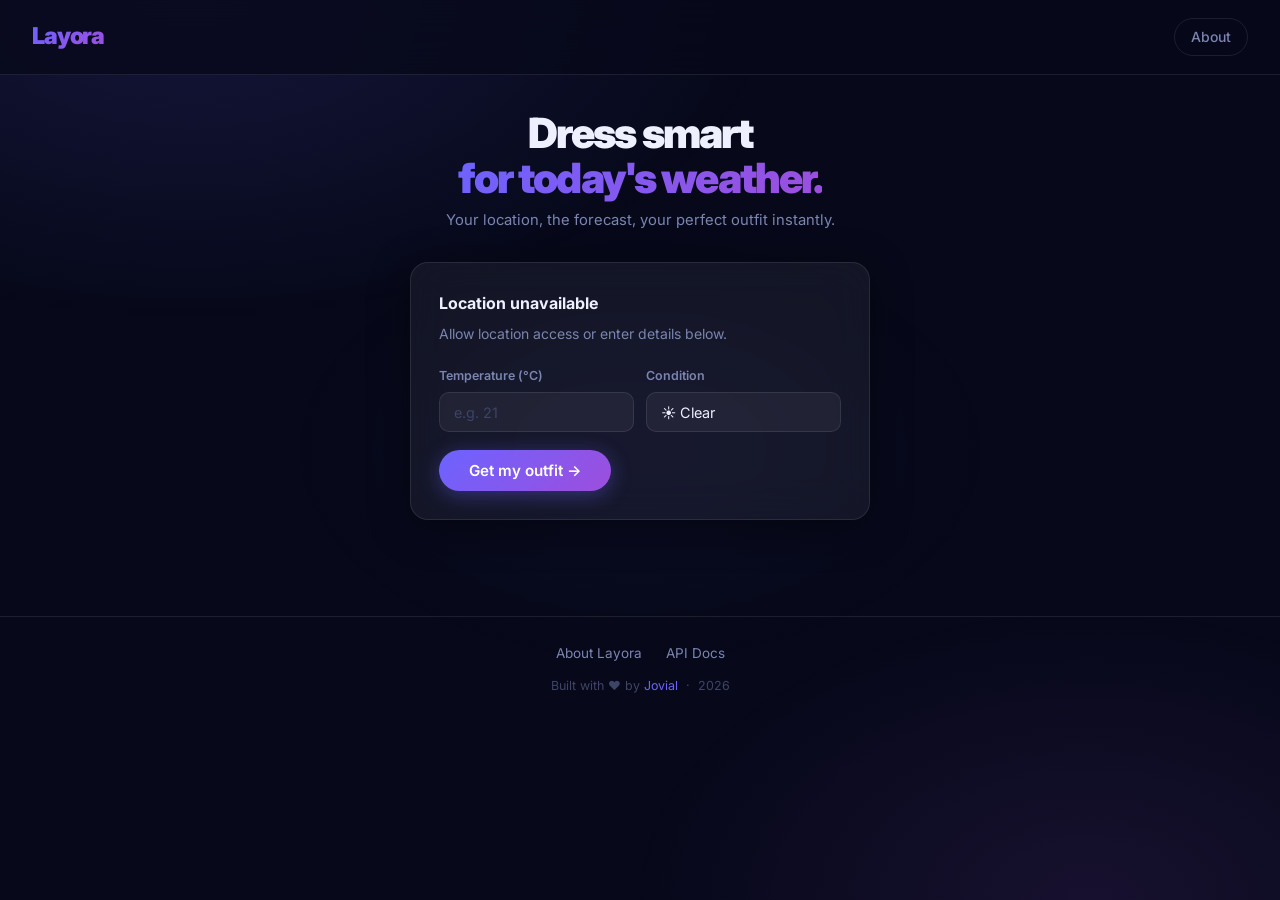
==== templates/index.html @ 6d414c1c "Initial commit. Setting up the project" ====
<!doctype html>
<html lang="en">
<head>
  <meta charset="utf-8">
  <meta name="viewport" content="width=device-width, initial-scale=1">
  <title>Layora - Dress for Today</title>
  <meta name="description" content="Real-time outfit recommendations based on the weather at your location.">
  <link href="/static/style.css" rel="stylesheet">
</head>
<body>
  <div class="bg-glow"></div>

  <nav class="nav">
    <a href="/" class="nav-logo">Layora</a>
    <div class="nav-actions">
      <a href="/about" class="nav-link">About</a>
    </div>
  </nav>

  <main class="app-main">

    <!-- Hero -->
    <div class="app-hero anim-fade-up">
      <h1>Dress smart<br><span class="grad">for today's weather.</span></h1>
      <p>Your location, the forecast, your perfect outfit instantly.</p>
    </div>

    <!-- Loading state -->
    <div id="loading-state" class="glass loading-card anim-fade-in">
      <div class="spinner"></div>
      <p id="loading-msg">Detecting your location…</p>
    </div>

    <!-- Manual / error state -->
    <div id="error-state" class="glass error-card hidden">
      <h3 id="err-title">Location unavailable</h3>
      <p id="err-body">Allow location access or enter details below to get your outfit recommendation.</p>
      <div class="form-row">
        <div class="form-group">
          <label>Temperature (°C)</label>
          <input type="number" id="m-temp" placeholder="e.g. 21" step="0.5">
        </div>
        <div class="form-group">
          <label>Condition</label>
          <select id="m-cond">
            <option value="clear">☀️  Clear</option>
            <option value="cloudy">☁️  Cloudy</option>
            <option value="rain">🌧️  Rain</option>
            <option value="snow">❄️  Snow</option>
          </select>
        </div>
      </div>
      <button class="btn-primary" onclick="fetchManual()">Get my outfit →</button>
    </div>

    <!-- Weather widget -->
    <div id="weather-widget" class="glass weather-widget hidden anim-fade-up">
      <div class="w-icon" id="w-icon">🌤️</div>
      <div>
        <div class="w-temp" id="w-temp">—</div>
        <div class="w-desc" id="w-desc">—</div>
      </div>
    </div>

    <!-- Recommendation card -->
    <div id="rec-card" class="glass rec-card hidden anim-fade-up d1">
      <div class="rec-top">
        <div class="rec-layers-block">
          <span class="rec-num" id="r-layers">—</span>
          <span class="rec-unit" id="r-unit">layers<br>recommended</span>
        </div>
        <span class="rec-badge" id="r-type">—</span>
      </div>
      <div id="r-notes"></div>
    </div>

    <!-- Refine section -->
    <div id="refine-card" class="glass refine-card hidden anim-fade-up d2">
      <div class="refine-title">
        ✨ Refine your look <span>(optional)</span>
      </div>

      <div class="refine-group">
        <div class="label">Occasion</div>
        <div class="chip-group" id="occasion-chips">
          <button class="chip active" data-val="Casual"  onclick="setChip('occasion', this)">👕 Casual</button>
          <button class="chip"        data-val="Formal"  onclick="setChip('occasion', this)">👔 Formal</button>
          <button class="chip"        data-val="Sport"   onclick="setChip('occasion', this)">🏃 Sport</button>
          <button class="chip"        data-val="Party"   onclick="setChip('occasion', this)">🎉 Party</button>
        </div>
      </div>

      <div class="refine-group">
        <div class="label">Style preference</div>
        <div class="chip-group" id="gender-chips">
          <button class="chip active" data-val="other"  onclick="setChip('gender', this)">All styles</button>
          <button class="chip"        data-val="male"   onclick="setChip('gender', this)">👨 Menswear</button>
          <button class="chip"        data-val="female" onclick="setChip('gender', this)">👩 Womenswear</button>
        </div>
      </div>
    </div>

  </main>

  <footer class="app-footer">
    <div class="footer-links">
      <a href="/about">About Layora</a>
      <a href="/docs">API Docs</a>
    </div>
    <p class="footer-credit">
      Built with ♥ by <a href="https://github.com/jovialgeorge">Jovial</a>
      &nbsp;·&nbsp; <span id="yr"></span>
    </p>
  </footer>

  <script>
    document.getElementById('yr').textContent = new Date().getFullYear();

    /* ── State ── */
    const S = { lat: null, lon: null, manual_temp: null, manual_cond: null, occasion: 'Casual', sex: 'other' };

    /* ── Weather code → [emoji, label] ── */
    const WX = {
      0:'☀️:Clear sky', 1:'🌤️:Mainly clear', 2:'⛅:Partly cloudy', 3:'☁️:Overcast',
      45:'🌫️:Foggy', 48:'🌫️:Icy fog',
      51:'🌦️:Light drizzle', 53:'🌦️:Drizzle', 55:'🌧️:Heavy drizzle',
      56:'🌧️:Freezing drizzle', 57:'🌧️:Heavy freezing drizzle',
      61:'🌧️:Light rain', 63:'🌧️:Rain', 65:'🌧️:Heavy rain',
      66:'🌧️:Freezing rain', 67:'🌧️:Heavy freezing rain',
      71:'🌨️:Light snow', 73:'❄️:Snow', 75:'❄️:Heavy snow', 77:'🌨️:Snow grains',
      80:'🌦️:Showers', 81:'🌧️:Heavy showers', 82:'⛈️:Violent showers',
      85:'🌨️:Snow showers', 86:'❄️:Heavy snow showers',
      95:'⛈️:Thunderstorm', 96:'⛈️:Thunderstorm w/ hail', 99:'⛈️:Severe thunderstorm',
    };
    function wxInfo(code) {
      const entry = WX[code] ?? WX[Math.floor((code ?? 0) / 10) * 10] ?? '🌡️:Current conditions';
      const [icon, ...rest] = entry.split(':');
      return { icon, desc: rest.join(':') };
    }

    /* ── DOM helpers ── */
    const $ = id => document.getElementById(id);
    function show(id) { $(id).classList.remove('hidden'); }
    function hide(id) { $(id).classList.add('hidden'); }

    function setLoadingState(msg) {
      $('loading-msg').textContent = msg || 'Loading…';
      show('loading-state');
      hide('error-state');
      hide('weather-widget');
      hide('rec-card');
      hide('refine-card');
    }

    function showError(title, body) {
      hide('loading-state');
      $('err-title').textContent = title  || 'Location unavailable';
      $('err-body').textContent  = body   || 'Allow location access or enter details below.';
      show('error-state');
    }

    function renderResult(data) {
      hide('loading-state');
      hide('error-state');

      /* Weather widget */
      const { icon, desc } = wxInfo(data.weather_code);
      $('w-icon').textContent = icon;
      $('w-temp').textContent = data.temp_c != null ? `${Math.round(data.temp_c * 10) / 10}°C` : '—';
      $('w-desc').textContent = desc;
      show('weather-widget');

      /* Rec card */
      const n = data.layers_recommended;
      $('r-layers').textContent = n;
      $('r-unit').innerHTML     = `layer${n === 1 ? '' : 's'}<br>recommended`;
      $('r-type').textContent   = data.outfit_type;
      $('r-notes').innerHTML    = data.notes.map(t =>
        `<div class="note-item"><span class="note-dot"></span><span>${t}</span></div>`
      ).join('');

      const rc = $('rec-card');
      rc.classList.remove('refreshing');
      show('rec-card');
      show('refine-card');
    }

    /* ── Fetch recommendation ── */
    async function fetchRec() {
      const payload = { occasion: S.occasion, sex: S.sex };

      if (S.lat != null && S.lon != null) {
        payload.location = { latitude: S.lat, longitude: S.lon };
      } else if (S.manual_temp != null) {
        payload.manual_temp_c   = S.manual_temp;
        if (S.manual_cond) payload.manual_condition = S.manual_cond;
      } else {
        showError();
        return;
      }

      /* If rec card is already showing, just dim it (soft refresh) */
      const rc = $('rec-card');
      if (!rc.classList.contains('hidden')) {
        rc.classList.add('refreshing');
        hide('loading-state');
      } else {
        setLoadingState('Getting your fit…');
      }

      try {
        const res  = await fetch('/api/recommend', {
          method: 'POST',
          headers: { 'Content-Type': 'application/json' },
          body: JSON.stringify(payload)
        });
        const data = await res.json();
        if (!res.ok) throw new Error(data.error || 'Request failed');
        renderResult(data);
      } catch (e) {
        showError('Something went wrong', e.message || 'Could not get a recommendation.');
      }
    }

    /* ── Manual submit ── */
    function fetchManual() {
      const temp = parseFloat($('m-temp').value);
      if (isNaN(temp)) { $('m-temp').focus(); return; }
      S.lat = null; S.lon = null;
      S.manual_temp = temp;
      S.manual_cond = $('m-cond').value;
      fetchRec();
    }
    $('m-temp').addEventListener('keydown', e => { if (e.key === 'Enter') fetchManual(); });

    /* ── Chip selection ── */
    function setChip(group, el) {
      const groupId = group === 'occasion' ? 'occasion-chips' : 'gender-chips';
      $( groupId ).querySelectorAll('.chip').forEach(c => c.classList.remove('active'));
      el.classList.add('active');
      if (group === 'occasion') S.occasion = el.dataset.val;
      else                      S.sex      = el.dataset.val;
      fetchRec();
    }

    /* ── Boot: geolocation ── */
    window.addEventListener('DOMContentLoaded', () => {
      if (!navigator.geolocation) { showError(); return; }
      setLoadingState('Detecting your location…');
      navigator.geolocation.getCurrentPosition(
        pos => {
          S.lat = pos.coords.latitude;
          S.lon = pos.coords.longitude;
          fetchRec();
        },
        () => showError(),
        { timeout: 9000, maximumAge: 300000 }
      );
    });
  </script>
</body>
</html>
---- static/style.css ----
/* ============================================================
   Layora — Design System
   ============================================================ */

@import url('https://fonts.googleapis.com/css2?family=Inter:wght@400;500;600;700;800;900&display=swap');

:root {
  --bg:          #07091a;
  --bg-2:        #0d1130;
  --glass:       rgba(255, 255, 255, 0.055);
  --glass-hover: rgba(255, 255, 255, 0.09);
  --glass-border:rgba(255, 255, 255, 0.09);
  --accent:      #6c63ff;
  --accent-2:    #9d4edd;
  --accent-grad: linear-gradient(135deg, #6c63ff 0%, #9d4edd 100%);
  --pink-grad:   linear-gradient(135deg, #f093fb 0%, #f5576c 100%);
  --teal-grad:   linear-gradient(135deg, #43e97b 0%, #38f9d7 100%);
  --text:        #eef0ff;
  --text-muted:  #7a85b0;
  --text-dim:    #3d4466;
  --radius-sm:   10px;
  --radius:      18px;
  --radius-lg:   28px;
  --shadow:      0 8px 40px rgba(0, 0, 0, 0.45);
  --shadow-glow: 0 0 60px rgba(108, 99, 255, 0.18);
}

*, *::before, *::after { box-sizing: border-box; margin: 0; padding: 0; }

html { scroll-behavior: smooth; }

body {
  font-family: 'Inter', system-ui, -apple-system, sans-serif;
  background: var(--bg);
  color: var(--text);
  min-height: 100vh;
  line-height: 1.6;
  -webkit-font-smoothing: antialiased;
  -moz-osx-font-smoothing: grayscale;
}

/* ── Ambient background glow ── */
.bg-glow {
  position: fixed;
  inset: 0;
  pointer-events: none;
  z-index: 0;
  background:
    radial-gradient(ellipse 70% 55% at 15% 0%,   rgba(108, 99, 255, 0.14) 0%, transparent 65%),
    radial-gradient(ellipse 55% 50% at 85% 100%,  rgba(157, 78, 221, 0.11) 0%, transparent 65%),
    radial-gradient(ellipse 40% 35% at 50% 50%,   rgba(108, 99, 255, 0.04) 0%, transparent 70%);
}

/* ── Navigation ── */
.nav {
  display: flex;
  align-items: center;
  justify-content: space-between;
  padding: 1.1rem 2rem;
  position: sticky;
  top: 0;
  z-index: 200;
  backdrop-filter: blur(20px);
  -webkit-backdrop-filter: blur(20px);
  border-bottom: 1px solid var(--glass-border);
  background: rgba(7, 9, 26, 0.75);
}

.nav-logo {
  font-size: 1.45rem;
  font-weight: 900;
  letter-spacing: -0.05em;
  background: var(--accent-grad);
  -webkit-background-clip: text;
  -webkit-text-fill-color: transparent;
  background-clip: text;
  text-decoration: none;
  line-height: 1;
}

.nav-actions { display: flex; gap: 0.625rem; align-items: center; }

.nav-link {
  color: var(--text-muted);
  text-decoration: none;
  font-size: 0.875rem;
  font-weight: 500;
  padding: 0.45rem 1rem;
  border-radius: 50px;
  border: 1px solid var(--glass-border);
  transition: all 0.2s;
  background: transparent;
  cursor: pointer;
  font-family: inherit;
}
.nav-link:hover {
  color: var(--text);
  background: var(--glass);
  border-color: rgba(255,255,255,0.16);
}

.nav-cta {
  background: var(--accent-grad);
  color: #fff;
  font-size: 0.875rem;
  font-weight: 600;
  padding: 0.5rem 1.15rem;
  border-radius: 50px;
  border: none;
  text-decoration: none;
  cursor: pointer;
  font-family: inherit;
  transition: all 0.2s;
  box-shadow: 0 4px 16px rgba(108,99,255,0.35);
}
.nav-cta:hover {
  transform: translateY(-1px);
  box-shadow: 0 6px 24px rgba(108,99,255,0.5);
}

/* ── Glass card ── */
.glass {
  background: var(--glass);
  border: 1px solid var(--glass-border);
  border-radius: var(--radius);
  backdrop-filter: blur(20px);
  -webkit-backdrop-filter: blur(20px);
  box-shadow: var(--shadow);
}

/* ── Buttons ── */
.btn-primary {
  display: inline-flex;
  align-items: center;
  gap: 0.5rem;
  background: var(--accent-grad);
  color: #fff;
  border: none;
  padding: 0.8rem 1.875rem;
  border-radius: 50px;
  font-size: 0.95rem;
  font-weight: 600;
  cursor: pointer;
  transition: all 0.22s;
  box-shadow: 0 4px 20px rgba(108,99,255,0.38);
  text-decoration: none;
  font-family: inherit;
  line-height: 1;
}
.btn-primary:hover {
  transform: translateY(-2px);
  box-shadow: 0 8px 32px rgba(108,99,255,0.52);
}

.btn-ghost {
  display: inline-flex;
  align-items: center;
  gap: 0.5rem;
  background: transparent;
  color: var(--text);
  border: 1px solid var(--glass-border);
  padding: 0.8rem 1.875rem;
  border-radius: 50px;
  font-size: 0.95rem;
  font-weight: 500;
  cursor: pointer;
  transition: all 0.2s;
  text-decoration: none;
  font-family: inherit;
  line-height: 1;
}
.btn-ghost:hover {
  background: var(--glass);
  border-color: rgba(255,255,255,0.2);
}

/* ── Chips ── */
.chip {
  display: inline-flex;
  align-items: center;
  gap: 0.35rem;
  padding: 0.45rem 1rem;
  border-radius: 50px;
  border: 1px solid var(--glass-border);
  background: transparent;
  color: var(--text-muted);
  font-size: 0.845rem;
  font-weight: 500;
  cursor: pointer;
  transition: all 0.18s;
  font-family: inherit;
  white-space: nowrap;
}
.chip:hover  { border-color: var(--accent); color: var(--text); background: rgba(108,99,255,0.06); }
.chip.active { background: var(--accent-grad); border-color: transparent; color: #fff; box-shadow: 0 3px 14px rgba(108,99,255,0.4); }

/* ── Spinner ── */
.spinner {
  width: 34px; height: 34px;
  border: 2.5px solid var(--glass-border);
  border-top-color: var(--accent);
  border-radius: 50%;
  animation: spin 0.75s linear infinite;
  flex-shrink: 0;
}
@keyframes spin { to { transform: rotate(360deg); } }

/* ── Skeleton shimmer ── */
.skeleton {
  background: linear-gradient(90deg, var(--glass) 25%, var(--glass-hover) 50%, var(--glass) 75%);
  background-size: 200% 100%;
  animation: shimmer 1.4s infinite;
  border-radius: 8px;
}
@keyframes shimmer { to { background-position: -200% 0; } }

/* ── Animations ── */
@keyframes fadeUp  { from { opacity:0; transform:translateY(22px); } to { opacity:1; transform:translateY(0); } }
@keyframes fadeIn  { from { opacity:0; } to { opacity:1; } }
@keyframes scaleIn { from { opacity:0; transform:scale(0.94); } to { opacity:1; transform:scale(1); } }
@keyframes float   { 0%,100% { transform:translateY(0); } 50% { transform:translateY(-10px); } }

.anim-fade-up  { animation: fadeUp  0.48s cubic-bezier(.22,.68,0,1.2) both; }
.anim-fade-in  { animation: fadeIn  0.35s ease both; }
.anim-scale-in { animation: scaleIn 0.4s  cubic-bezier(.22,.68,0,1.2) both; }
.d1 { animation-delay:.08s; }
.d2 { animation-delay:.16s; }
.d3 { animation-delay:.24s; }
.d4 { animation-delay:.32s; }
.d5 { animation-delay:.40s; }

/* ── Utilities ── */
.hidden  { display: none !important; }
.relative{ position: relative; }

.label {
  font-size: 0.72rem;
  font-weight: 700;
  letter-spacing: 0.1em;
  text-transform: uppercase;
  color: var(--text-dim);
  margin-bottom: 0.625rem;
}

.note-item {
  display: flex;
  align-items: flex-start;
  gap: 0.7rem;
  padding: 0.65rem 0;
  border-bottom: 1px solid rgba(255,255,255,0.045);
  font-size: 0.875rem;
  color: var(--text-muted);
  line-height: 1.5;
}
.note-item:last-child { border-bottom: none; padding-bottom: 0; }

.note-dot {
  width: 5px; height: 5px;
  border-radius: 50%;
  background: var(--accent);
  margin-top: 0.52rem;
  flex-shrink: 0;
}

/* ============================================================
   App page (index.html)
   ============================================================ */

.app-main {
  position: relative;
  z-index: 1;
  max-width: 500px;
  margin: 0 auto;
  padding: 2.25rem 1.25rem 5rem;
}

.app-hero {
  text-align: center;
  margin-bottom: 1.875rem;
}
.app-hero h1 {
  font-size: clamp(1.9rem, 5.5vw, 2.6rem);
  font-weight: 900;
  letter-spacing: -0.045em;
  line-height: 1.08;
  margin-bottom: 0.5rem;
}
.app-hero h1 .grad {
  background: var(--accent-grad);
  -webkit-background-clip: text;
  -webkit-text-fill-color: transparent;
  background-clip: text;
}
.app-hero p { color: var(--text-muted); font-size: 0.925rem; }

/* Loading card */
.loading-card {
  display: flex;
  flex-direction: column;
  align-items: center;
  gap: 1rem;
  padding: 3.25rem 2rem;
  text-align: center;
  margin-bottom: 1rem;
}
.loading-card p { color: var(--text-muted); font-size: 0.9rem; }

/* Error / manual card */
.error-card { padding: 1.75rem; margin-bottom: 1rem; }
.error-card h3 { font-size: 1rem; font-weight: 700; margin-bottom: 0.35rem; }
.error-card > p { color: var(--text-muted); font-size: 0.875rem; margin-bottom: 1.375rem; line-height: 1.55; }

.form-row { display: grid; grid-template-columns: 1fr 1fr; gap: 0.75rem; margin-bottom: 1.125rem; }
@media (max-width: 360px) { .form-row { grid-template-columns: 1fr; } }

.form-group { display: flex; flex-direction: column; gap: 0.375rem; }
.form-group label { font-size: 0.78rem; font-weight: 600; color: var(--text-muted); }
.form-group input,
.form-group select {
  background: rgba(255,255,255,0.05);
  border: 1px solid var(--glass-border);
  border-radius: var(--radius-sm);
  color: var(--text);
  padding: 0.65rem 0.875rem;
  font-size: 0.9rem;
  font-family: inherit;
  outline: none;
  transition: border-color 0.18s, box-shadow 0.18s;
  width: 100%;
  -webkit-appearance: none;
  appearance: none;
}
.form-group input:focus,
.form-group select:focus {
  border-color: var(--accent);
  box-shadow: 0 0 0 3px rgba(108,99,255,0.18);
}
.form-group input::placeholder { color: var(--text-dim); }
.form-group select option { background: #0d1130; color: var(--text); }

/* Weather widget */
.weather-widget {
  display: flex;
  align-items: center;
  gap: 1.125rem;
  padding: 1.25rem 1.5rem;
  margin-bottom: 0.875rem;
}
.w-icon { font-size: 2.6rem; line-height: 1; flex-shrink: 0; }
.w-temp {
  font-size: 1.9rem;
  font-weight: 800;
  letter-spacing: -0.04em;
  line-height: 1;
}
.w-desc { color: var(--text-muted); font-size: 0.875rem; margin-top: 0.125rem; }

/* Recommendation card */
.rec-card { padding: 1.75rem; margin-bottom: 0.875rem; }

.rec-top {
  display: flex;
  align-items: flex-start;
  justify-content: space-between;
  margin-bottom: 1.375rem;
}
.rec-layers-block { display: flex; align-items: baseline; gap: 0.45rem; }
.rec-num {
  font-size: 3.75rem;
  font-weight: 900;
  letter-spacing: -0.055em;
  line-height: 1;
  background: var(--accent-grad);
  -webkit-background-clip: text;
  -webkit-text-fill-color: transparent;
  background-clip: text;
}
.rec-unit {
  font-size: 0.85rem;
  color: var(--text-muted);
  line-height: 1.35;
  max-width: 70px;
}
.rec-badge {
  font-size: 0.78rem;
  font-weight: 600;
  padding: 0.35rem 0.9rem;
  border-radius: 50px;
  background: rgba(108,99,255,0.15);
  border: 1px solid rgba(108,99,255,0.28);
  color: #b0aaff;
  white-space: nowrap;
  flex-shrink: 0;
}

/* Refine card */
.refine-card { padding: 1.5rem; margin-bottom: 0.875rem; }
.refine-title {
  font-size: 0.875rem;
  font-weight: 600;
  color: var(--text-muted);
  margin-bottom: 1.375rem;
  display: flex;
  align-items: center;
  gap: 0.45rem;
}
.refine-title span { color: var(--text-dim); font-weight: 400; }
.refine-group { margin-bottom: 1.125rem; }
.refine-group:last-child { margin-bottom: 0; }
.chip-group { display: flex; flex-wrap: wrap; gap: 0.5rem; }

/* Refresh pulse */
.rec-card.refreshing { opacity: 0.6; pointer-events: none; transition: opacity 0.15s; }
.rec-card:not(.refreshing) { transition: opacity 0.25s; }

/* App footer */
.app-footer {
  position: relative;
  z-index: 1;
  border-top: 1px solid var(--glass-border);
  padding: 1.625rem 2rem;
  display: flex;
  flex-direction: column;
  align-items: center;
  gap: 0.75rem;
  text-align: center;
}
.footer-links { display: flex; gap: 1.5rem; flex-wrap: wrap; justify-content: center; }
.footer-links a {
  color: var(--text-muted);
  text-decoration: none;
  font-size: 0.845rem;
  transition: color 0.18s;
}
.footer-links a:hover { color: var(--text); }
.footer-credit { font-size: 0.78rem; color: var(--text-dim); }
.footer-credit a { color: var(--accent); text-decoration: none; }

/* ============================================================
   Landing page (landing.html)
   ============================================================ */

/* Hero */
.lp-hero {
  position: relative;
  z-index: 1;
  min-height: calc(100vh - 64px);
  display: flex;
  flex-direction: column;
  align-items: center;
  justify-content: center;
  text-align: center;
  padding: 4rem 1.5rem 5rem;
}

.lp-eyebrow {
  display: inline-flex;
  align-items: center;
  gap: 0.5rem;
  font-size: 0.78rem;
  font-weight: 600;
  letter-spacing: 0.1em;
  text-transform: uppercase;
  color: #a5a0ff;
  background: rgba(108,99,255,0.12);
  border: 1px solid rgba(108,99,255,0.25);
  padding: 0.4rem 1rem;
  border-radius: 50px;
  margin-bottom: 1.75rem;
}
.lp-eyebrow-dot {
  width: 6px; height: 6px;
  border-radius: 50%;
  background: var(--accent);
  animation: pulse-dot 2s ease-in-out infinite;
}
@keyframes pulse-dot {
  0%,100% { opacity:1; transform:scale(1); }
  50% { opacity:0.5; transform:scale(0.7); }
}

.lp-h1 {
  font-size: clamp(2.75rem, 7vw, 5.5rem);
  font-weight: 900;
  letter-spacing: -0.05em;
  line-height: 1.02;
  margin-bottom: 1.375rem;
  max-width: 740px;
}
.lp-h1 .grad {
  background: var(--accent-grad);
  -webkit-background-clip: text;
  -webkit-text-fill-color: transparent;
  background-clip: text;
}

.lp-sub {
  font-size: clamp(1rem, 2.5vw, 1.2rem);
  color: var(--text-muted);
  max-width: 520px;
  line-height: 1.7;
  margin-bottom: 2.5rem;
}

.lp-cta-row {
  display: flex;
  gap: 0.875rem;
  flex-wrap: wrap;
  justify-content: center;
}

/* Floating preview card */
.lp-preview {
  margin-top: 4.5rem;
  width: 100%;
  max-width: 420px;
  animation: float 5s ease-in-out infinite;
}
.lp-preview-inner {
  background: rgba(255,255,255,0.055);
  border: 1px solid rgba(255,255,255,0.1);
  border-radius: 24px;
  backdrop-filter: blur(24px);
  padding: 1.75rem;
  box-shadow: 0 24px 80px rgba(0,0,0,0.55), 0 0 0 1px rgba(108,99,255,0.12) inset;
}
.lp-preview-row {
  display: flex;
  align-items: center;
  gap: 1rem;
  margin-bottom: 1.25rem;
}
.lp-preview-temp {
  font-size: 2.5rem;
  font-weight: 900;
  letter-spacing: -0.04em;
  line-height: 1;
}
.lp-preview-info { color: var(--text-muted); font-size: 0.875rem; }
.lp-preview-divider { height: 1px; background: rgba(255,255,255,0.07); margin: 1rem 0; }
.lp-preview-layers {
  font-size: 0.85rem;
  color: var(--text-muted);
  margin-bottom: 0.875rem;
}
.lp-preview-layers strong {
  font-size: 1.75rem;
  font-weight: 900;
  background: var(--accent-grad);
  -webkit-background-clip: text;
  -webkit-text-fill-color: transparent;
  background-clip: text;
  margin-right: 0.3rem;
}
.lp-preview-note {
  font-size: 0.82rem;
  color: var(--text-muted);
  display: flex;
  align-items: center;
  gap: 0.5rem;
}
.lp-preview-note::before {
  content: '';
  width: 5px; height: 5px;
  border-radius: 50%;
  background: var(--accent);
  flex-shrink: 0;
}

/* Features section */
.lp-section {
  position: relative;
  z-index: 1;
  padding: 5rem 1.5rem;
  max-width: 1100px;
  margin: 0 auto;
}
.lp-section-header {
  text-align: center;
  margin-bottom: 3.5rem;
}
.lp-section-header h2 {
  font-size: clamp(1.75rem, 4vw, 2.75rem);
  font-weight: 800;
  letter-spacing: -0.04em;
  margin-bottom: 0.75rem;
  line-height: 1.1;
}
.lp-section-header p { color: var(--text-muted); font-size: 1rem; max-width: 480px; margin: 0 auto; }

.features-grid {
  display: grid;
  grid-template-columns: repeat(auto-fit, minmax(280px, 1fr));
  gap: 1.25rem;
}

.feature-card {
  background: var(--glass);
  border: 1px solid var(--glass-border);
  border-radius: var(--radius);
  padding: 2rem 1.75rem;
  transition: transform 0.22s, border-color 0.22s, box-shadow 0.22s;
}
.feature-card:hover {
  transform: translateY(-4px);
  border-color: rgba(108,99,255,0.3);
  box-shadow: 0 16px 48px rgba(0,0,0,0.35), 0 0 0 1px rgba(108,99,255,0.12) inset;
}
.feature-icon {
  font-size: 2rem;
  margin-bottom: 1.125rem;
  display: block;
}
.feature-card h3 {
  font-size: 1.05rem;
  font-weight: 700;
  margin-bottom: 0.5rem;
  letter-spacing: -0.02em;
}
.feature-card p { color: var(--text-muted); font-size: 0.9rem; line-height: 1.6; }

/* How it works */
.steps-grid {
  display: grid;
  grid-template-columns: repeat(auto-fit, minmax(220px, 1fr));
  gap: 0;
  position: relative;
}

.step {
  display: flex;
  flex-direction: column;
  align-items: flex-start;
  padding: 2rem 1.75rem;
  position: relative;
}

.step-num {
  font-size: 0.72rem;
  font-weight: 800;
  letter-spacing: 0.12em;
  text-transform: uppercase;
  color: var(--accent);
  margin-bottom: 1rem;
}

.step-icon {
  width: 48px; height: 48px;
  border-radius: 14px;
  background: var(--glass);
  border: 1px solid var(--glass-border);
  display: flex;
  align-items: center;
  justify-content: center;
  font-size: 1.375rem;
  margin-bottom: 1.125rem;
  flex-shrink: 0;
}

.step h3 {
  font-size: 1rem;
  font-weight: 700;
  margin-bottom: 0.4rem;
  letter-spacing: -0.02em;
}
.step p { color: var(--text-muted); font-size: 0.875rem; line-height: 1.6; }

/* CTA band */
.lp-cta-band {
  position: relative;
  z-index: 1;
  text-align: center;
  padding: 6rem 1.5rem;
}
.lp-cta-band-inner {
  max-width: 620px;
  margin: 0 auto;
  background: linear-gradient(135deg, rgba(108,99,255,0.14) 0%, rgba(157,78,221,0.1) 100%);
  border: 1px solid rgba(108,99,255,0.22);
  border-radius: 28px;
  padding: 4rem 2.5rem;
  box-shadow: 0 0 80px rgba(108,99,255,0.1);
}
.lp-cta-band h2 {
  font-size: clamp(1.75rem, 4vw, 2.5rem);
  font-weight: 900;
  letter-spacing: -0.04em;
  margin-bottom: 0.75rem;
  line-height: 1.1;
}
.lp-cta-band p { color: var(--text-muted); margin-bottom: 2rem; font-size: 0.95rem; }

/* Landing footer */
.lp-footer {
  position: relative;
  z-index: 1;
  border-top: 1px solid var(--glass-border);
  padding: 2.5rem 2rem;
}
.lp-footer-inner {
  max-width: 1100px;
  margin: 0 auto;
  display: flex;
  flex-direction: column;
  gap: 1.5rem;
}
.lp-footer-top {
  display: flex;
  align-items: center;
  justify-content: space-between;
  flex-wrap: wrap;
  gap: 1rem;
}
.lp-footer-logo {
  font-size: 1.3rem;
  font-weight: 900;
  letter-spacing: -0.05em;
  background: var(--accent-grad);
  -webkit-background-clip: text;
  -webkit-text-fill-color: transparent;
  background-clip: text;
  text-decoration: none;
}
.lp-footer-links {
  display: flex;
  gap: 1.5rem;
  flex-wrap: wrap;
}
.lp-footer-links a {
  color: var(--text-muted);
  text-decoration: none;
  font-size: 0.875rem;
  transition: color 0.18s;
}
.lp-footer-links a:hover { color: var(--text); }
.lp-footer-bottom {
  display: flex;
  align-items: center;
  justify-content: space-between;
  flex-wrap: wrap;
  gap: 0.75rem;
  padding-top: 1.5rem;
  border-top: 1px solid rgba(255,255,255,0.05);
}
.lp-footer-credit {
  font-size: 0.845rem;
  color: var(--text-dim);
}
.lp-footer-credit a { color: var(--accent); text-decoration: none; }
.lp-footer-tagline {
  font-size: 0.8rem;
  color: var(--text-dim);
  display: flex;
  align-items: center;
  gap: 0.375rem;
}

@media (max-width: 640px) {
  .nav { padding: 1rem 1.25rem; }
  .lp-footer-top, .lp-footer-bottom { flex-direction: column; align-items: flex-start; }
  .lp-cta-band-inner { padding: 2.5rem 1.5rem; }
  .step { padding: 1.5rem 1.25rem; }
}
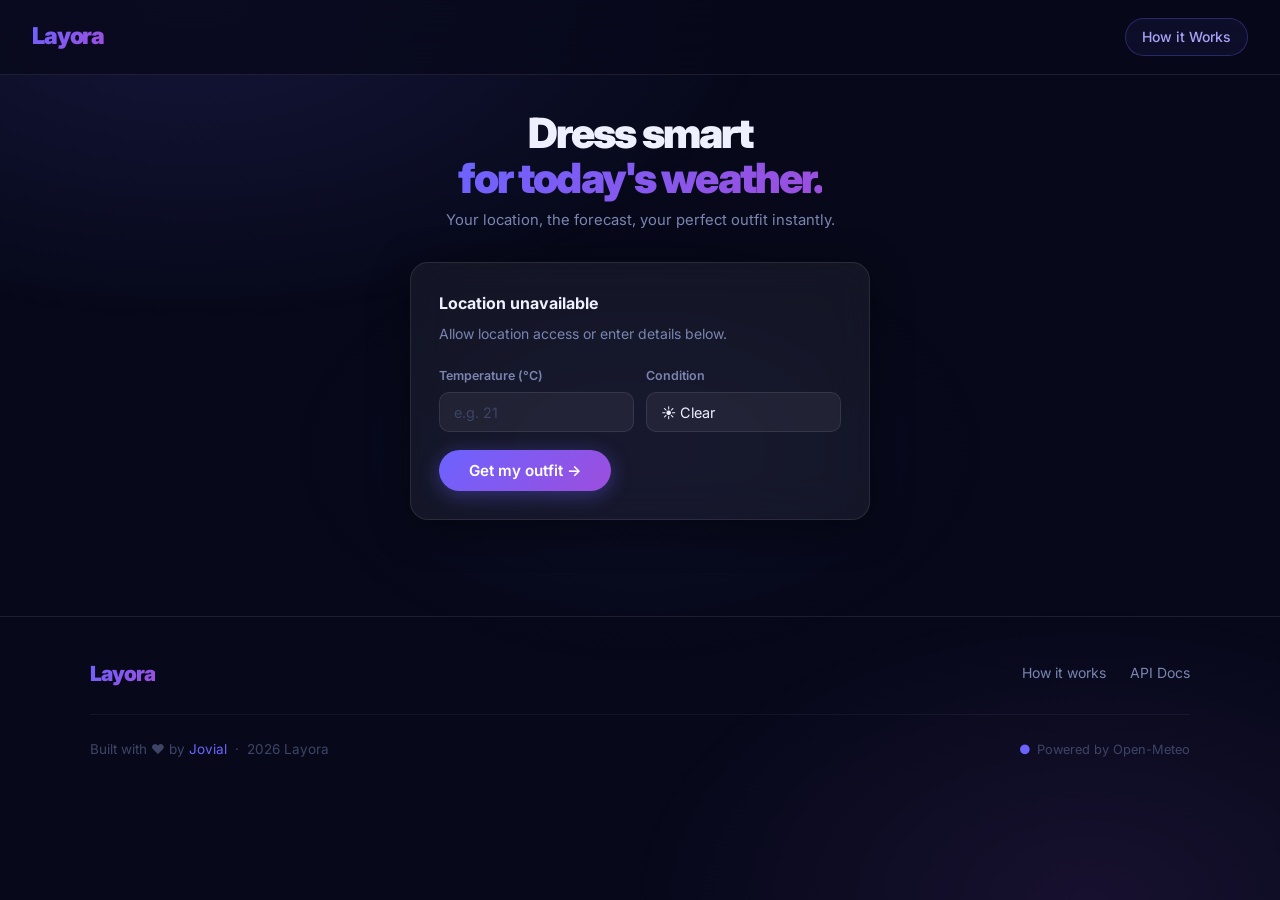
==== commit e8d9a7c0: "Optimized 1" ====
--- a/templates/index.html
+++ b/templates/index.html
@@ -3,8 +3,21 @@
 <head>
   <meta charset="utf-8">
   <meta name="viewport" content="width=device-width, initial-scale=1">
-  <title>Layora - Dress for Today</title>
-  <meta name="description" content="Real-time outfit recommendations based on the weather at your location.">
+  <title>Layora — Dress smart for today's weather</title>
+  <meta name="description" content="Real-time outfit recommendations based on your location's weather. Free, instant, no sign-up needed.">
+
+  <!-- Open Graph -->
+  <meta property="og:type"        content="website">
+  <meta property="og:title"       content="Layora — Know exactly what to wear today">
+  <meta property="og:description" content="Stop guessing. Layora reads real-time weather at your exact location and tells you the perfect outfit instantly — layers, style, occasion. Free, no sign-up.">
+  <meta property="og:url"         content="https://layora.app">
+  <meta property="og:site_name"   content="Layora">
+
+  <!-- Twitter / X Card -->
+  <meta name="twitter:card"        content="summary">
+  <meta name="twitter:title"       content="Layora — Know exactly what to wear today">
+  <meta name="twitter:description" content="Stop guessing. Layora reads real-time weather and tells you the perfect outfit instantly — free, no sign-up.">
+
   <link href="/static/style.css" rel="stylesheet">
 </head>
 <body>
@@ -13,7 +26,7 @@
   <nav class="nav">
     <a href="/" class="nav-logo">Layora</a>
     <div class="nav-actions">
-      <a href="/about" class="nav-link">About</a>
+      <a href="/about" class="nav-link">How it Works</a>
     </div>
   </nav>
 
@@ -72,6 +85,7 @@
         <span class="rec-badge" id="r-type">—</span>
       </div>
       <div id="r-notes"></div>
+      <div class="avatar-wrap" id="avatar-wrap"></div>
     </div>
 
     <!-- Refine section -->
@@ -100,17 +114,39 @@
       </div>
     </div>
 
+    <!-- Share card -->
+    <div id="share-card" class="glass share-card hidden anim-fade-up d3">
+      <div class="share-title">Share this outfit recommendation</div>
+      <div class="share-url-row">
+        <input type="text" id="share-url" readonly>
+        <button class="btn-copy" id="copy-btn" onclick="copyShareUrl()">Copy link</button>
+      </div>
+    </div>
+
   </main>
 
-  <footer class="app-footer">
-    <div class="footer-links">
-      <a href="/about">About Layora</a>
-      <a href="/docs">API Docs</a>
-    </div>
-    <p class="footer-credit">
-      Built with ♥ by <a href="https://github.com/jovialgeorge">Jovial</a>
-      &nbsp;·&nbsp; <span id="yr"></span>
-    </p>
+  <!-- ── Footer ── -->
+  <footer class="lp-footer">
+    <div class="lp-footer-inner">
+      <div class="lp-footer-top">
+        <a href="/" class="lp-footer-logo">Layora</a>
+        <div class="lp-footer-links">
+          <a href="/about">How it works</a>
+          <a href="/docs">API Docs</a>
+        </div>
+      </div>
+      <div class="lp-footer-bottom">
+        <div class="lp-footer-credit">
+          Built with ♥ by <a href="https://github.com/jovialgeorge">Jovial</a>
+          &nbsp;·&nbsp;
+          <span id="yr"></span> Layora
+        </div>
+        <div class="lp-footer-tagline">
+          <span style="color:var(--accent);">●</span>
+          Powered by Open-Meteo
+        </div>
+      </div>
+    </div>
   </footer>
 
   <script>
@@ -179,10 +215,230 @@
         `<div class="note-item"><span class="note-dot"></span><span>${t}</span></div>`
       ).join('');
 
+      renderAvatar(data.layers_recommended, data.outfit_type, data.temp_c);
+
       const rc = $('rec-card');
       rc.classList.remove('refreshing');
       show('rec-card');
       show('refine-card');
+
+      /* Share card */
+      $('share-url').value = buildShareUrl(data);
+      show('share-card');
+    }
+
+    /* ── Share URL helpers ── */
+    function wxCodeToCond(code) {
+      if (code == null) return 'clear';
+      const c = parseInt(code);
+      if ([71,73,75,77,85,86].includes(c)) return 'snow';
+      if ([51,53,55,56,57,61,63,65,66,67,80,81,82,95,96,99].includes(c)) return 'rain';
+      if ([45,48,2,3].includes(c)) return 'cloudy';
+      return 'clear';
+    }
+
+    function buildShareUrl(data) {
+      const params = new URLSearchParams({
+        temp: Math.round(data.temp_c * 10) / 10,
+        cond: wxCodeToCond(data.weather_code),
+        occasion: S.occasion,
+        sex: S.sex,
+      });
+      return `${location.origin}${location.pathname}?${params}`;
+    }
+
+    async function copyShareUrl() {
+      const url = $('share-url').value;
+      const btn = $('copy-btn');
+      try {
+        await navigator.clipboard.writeText(url);
+      } catch {
+        $('share-url').select();
+      }
+      btn.textContent = 'Copied!';
+      btn.classList.add('copied');
+      setTimeout(() => { btn.textContent = 'Copy link'; btn.classList.remove('copied'); }, 2000);
+    }
+
+    /* ── Avatar state machine ── */
+    let avTimer = null;
+    function startAvatarStateMachine() {
+      if (avTimer) clearTimeout(avTimer);
+      const svg = document.querySelector('#avatar-wrap .avatar-svg');
+      if (!svg) return;
+      const seq = [
+        { cls:'av-walking', dur:3400 },
+        { cls:'av-idle',    dur:2200 },
+        { cls:'av-action',  dur:2200 },
+        { cls:'av-idle',    dur:1000 },
+      ];
+      let i = 0;
+      function step() {
+        svg.classList.remove('av-walking','av-idle','av-action');
+        svg.classList.add(seq[i].cls);
+        avTimer = setTimeout(() => { i = (i + 1) % seq.length; step(); }, seq[i].dur);
+      }
+      step();
+    }
+
+    function renderAvatar(layers, outfitType, tempC) {
+      const wrap = $('avatar-wrap');
+      const sex = S.sex || 'other';
+
+      const PALETTE = {
+        'Casual':            { c1:'#6c63ff', c2:'#9d4edd', shoe:'#12112a' },
+        'Formal / Business': { c1:'#4a73e8', c2:'#2a5acc', shoe:'#1a0d00' },
+        'Athletic / Sport':  { c1:'#43e97b', c2:'#38f9d7', shoe:'#d8d8e8' },
+        'Party / Night Out': { c1:'#f093fb', c2:'#f5576c', shoe:'#1a0d00' },
+      };
+      const { c1, c2, shoe: shoeColor } = PALETTE[outfitType] || PALETTE['Casual'];
+
+      const isHot    = tempC != null ? tempC >= 25 : layers <= 1;
+      const isCold   = layers >= 3;
+      const isSport  = outfitType === 'Athletic / Sport';
+      const isFormal = outfitType === 'Formal / Business';
+      const showCoat  = layers >= 2;
+      const showScarf = layers >= 3;
+      const useShorts = isHot || isSport;
+
+      const pantColor = isFormal ? '#1e2a4a' : (useShorts ? '#3a3070' : '#1e1a38');
+      const shinColor = useShorts ? 'url(#avSkin)' : pantColor;
+      const thighH    = useShorts ? 20 : 30;
+      const kneeY     = 96 + thighH;
+      const shoeTopY  = kneeY + 30;
+
+      const mkShoe = (sx) => {
+        if (useShorts) return `<rect x="${sx}" y="${shoeTopY+2}" width="24" height="6" rx="3" fill="${shoeColor}"/>`;
+        if (isCold)   return `<rect x="${sx}" y="${shoeTopY-8}" width="24" height="14" rx="6" fill="${shoeColor}"/>`;
+        return `<rect x="${sx}" y="${shoeTopY+1}" width="24" height="9" rx="5" fill="${shoeColor}"/>`;
+      };
+
+      const sl = sex.toLowerCase();
+      let hairBack = '', hairFront = '';
+      if (sl === 'female' || sl === 'f') {
+        hairBack  = `<ellipse cx="50" cy="15" rx="18" ry="14" fill="#2a2245"/>`;
+        hairFront = `
+          <ellipse cx="50" cy="10" rx="17" ry="12" fill="#2a2245"/>
+          <rect x="32" y="17" width="7" height="26" rx="3.5" fill="#2a2245"/>
+          <rect x="61" y="17" width="7" height="26" rx="3.5" fill="#2a2245"/>`;
+      } else if (sl === 'male' || sl === 'm') {
+        hairFront = `<ellipse cx="50" cy="10" rx="16" ry="9" fill="#2a2245"/>`;
+      } else {
+        hairFront = `
+          <ellipse cx="50" cy="10" rx="16" ry="10" fill="#2a2245"/>
+          <rect x="33" y="17" width="6" height="18" rx="3" fill="#2a2245"/>
+          <rect x="61" y="17" width="6" height="18" rx="3" fill="#2a2245"/>`;
+      }
+
+      const tie = isFormal ? `
+        <path d="M 44 47 L 50 56 L 56 47" fill="rgba(255,255,255,0.88)"/>
+        <polygon points="50,57 47.5,66 50,78 52.5,66" fill="${c1}"/>` : '';
+
+      const headband = isSport
+        ? `<rect x="33" y="28" width="34" height="6" rx="3" fill="${c2}" opacity="0.72"/>` : '';
+
+      const hint = isHot  ? '☀️ Light &amp; breezy'
+                 : isCold ? '🧣 Fully layered'
+                 : layers === 2 ? '🧥 Two layers' : '👕 One layer';
+
+      wrap.innerHTML = `
+        <div class="avatar-label">Style preview</div>
+        <div class="avatar-figure">
+          <svg class="avatar-svg" viewBox="0 0 100 185" xmlns="http://www.w3.org/2000/svg">
+            <defs>
+              <linearGradient id="avG" x1="0" y1="0" x2="0" y2="1">
+                <stop offset="0%" stop-color="${c1}"/><stop offset="100%" stop-color="${c2}"/>
+              </linearGradient>
+              <linearGradient id="avSkin" x1="0" y1="0" x2="0" y2="1">
+                <stop offset="0%" stop-color="#e8bc7e"/><stop offset="100%" stop-color="#c38850"/>
+              </linearGradient>
+            </defs>
+
+            <!-- Ground shadow (fixed, outside body group) -->
+            <ellipse cx="50" cy="181" rx="24" ry="4" fill="rgba(0,0,0,0.22)"/>
+
+            <g class="av-body-group">
+
+              ${hairBack}
+
+              <!-- LEFT LEG: thigh pivots at hip (50% 0% of group bounding box) -->
+              <g class="av-thigh-l">
+                <rect x="33" y="96" width="14" height="${thighH}" rx="6" fill="${pantColor}"/>
+                <!-- calf pivots at knee (50% 0% of calf group bounding box) -->
+                <g class="av-calf-l">
+                  <rect x="34" y="${kneeY}" width="12" height="30" rx="5" fill="${shinColor}"/>
+                  ${mkShoe(28)}
+                </g>
+              </g>
+
+              <!-- RIGHT LEG -->
+              <g class="av-thigh-r">
+                <rect x="53" y="96" width="14" height="${thighH}" rx="6" fill="${pantColor}"/>
+                <g class="av-calf-r">
+                  <rect x="54" y="${kneeY}" width="12" height="30" rx="5" fill="${shinColor}"/>
+                  ${mkShoe(48)}
+                </g>
+              </g>
+
+              <!-- Waistband -->
+              <rect x="28" y="90" width="44" height="10" rx="5" fill="${pantColor}"/>
+
+              <!-- LEFT ARM behind torso: arm pivots at shoulder, fgm pivots at elbow -->
+              <g class="av-arm-l">
+                <rect x="21" y="44" width="14" height="27" rx="6" fill="url(#avG)"/>
+                <g class="av-fgm-l">
+                  <rect x="22" y="71" width="12" height="22" rx="5" fill="url(#avSkin)"/>
+                  <ellipse cx="28" cy="96" rx="7" ry="5" fill="url(#avSkin)"/>
+                </g>
+              </g>
+
+              <!-- TORSO -->
+              <rect x="28" y="42" width="44" height="52" rx="9" fill="url(#avG)"/>
+
+              ${showCoat ? `
+                <rect x="21" y="39" width="58" height="57" rx="13"
+                      fill="none" stroke="${c1}" stroke-width="3" opacity="0.38"/>
+                <line x1="50" y1="44" x2="50" y2="95"
+                      stroke="rgba(255,255,255,0.1)" stroke-width="2"/>` : ''}
+
+              ${tie}
+
+              <!-- RIGHT ARM in front of torso -->
+              <g class="av-arm-r">
+                <rect x="65" y="44" width="14" height="27" rx="6" fill="url(#avG)"/>
+                <g class="av-fgm-r">
+                  <rect x="66" y="71" width="12" height="22" rx="5" fill="url(#avSkin)"/>
+                  <ellipse cx="72" cy="96" rx="7" ry="5" fill="url(#avSkin)"/>
+                </g>
+              </g>
+
+              ${showScarf ? `<rect x="30" y="34" width="40" height="11" rx="5.5" fill="${c2}" opacity="0.9"/>` : ''}
+
+              <!-- Neck -->
+              <rect x="43" y="35" width="14" height="12" rx="4" fill="url(#avSkin)"/>
+
+              <!-- HEAD GROUP — tilts during action state -->
+              <g class="av-head-group">
+                <circle cx="50" cy="22" r="17" fill="url(#avSkin)"/>
+                ${hairFront}
+                ${headband}
+                <circle cx="43.5" cy="21" r="2.4" fill="#1e1428"/>
+                <circle cx="56.5" cy="21" r="2.4" fill="#1e1428"/>
+                <circle cx="42.7" cy="20.2" r="0.9" fill="rgba(255,255,255,0.72)"/>
+                <circle cx="55.7" cy="20.2" r="0.9" fill="rgba(255,255,255,0.72)"/>
+                <path d="M 49 25 Q 50 28 51 25" stroke="rgba(150,85,25,0.4)"
+                      stroke-width="1.2" fill="none" stroke-linecap="round"/>
+                <path d="M 45.5 28.5 Q 50 33 54.5 28.5"
+                      stroke="#1e1428" stroke-width="1.7" fill="none" stroke-linecap="round"/>
+              </g>
+
+            </g>
+          </svg>
+        </div>
+        <div class="avatar-hint">${hint}</div>
+      `;
+
+      startAvatarStateMachine();
     }
 
     /* ── Fetch recommendation ── */
@@ -243,8 +499,40 @@
       fetchRec();
     }
 
-    /* ── Boot: geolocation ── */
+    /* ── Boot: check for shared URL params, otherwise geolocation ── */
     window.addEventListener('DOMContentLoaded', () => {
+      const p = new URLSearchParams(location.search);
+      const sharedTemp     = p.get('temp');
+      const sharedCond     = p.get('cond');
+      const sharedOccasion = p.get('occasion');
+      const sharedSex      = p.get('sex');
+
+      if (sharedOccasion) {
+        const chip = document.querySelector(`#occasion-chips [data-val="${sharedOccasion}"]`);
+        if (chip) {
+          document.querySelectorAll('#occasion-chips .chip').forEach(c => c.classList.remove('active'));
+          chip.classList.add('active');
+          S.occasion = sharedOccasion;
+        }
+      }
+      if (sharedSex) {
+        const chip = document.querySelector(`#gender-chips [data-val="${sharedSex}"]`);
+        if (chip) {
+          document.querySelectorAll('#gender-chips .chip').forEach(c => c.classList.remove('active'));
+          chip.classList.add('active');
+          S.sex = sharedSex;
+        }
+      }
+
+      if (sharedTemp !== null && !isNaN(parseFloat(sharedTemp))) {
+        S.manual_temp = parseFloat(sharedTemp);
+        S.manual_cond = sharedCond || 'clear';
+        $('m-temp').value = S.manual_temp;
+        $('m-cond').value = S.manual_cond;
+        fetchRec();
+        return;
+      }
+
       if (!navigator.geolocation) { showError(); return; }
       setLoadingState('Detecting your location…');
       navigator.geolocation.getCurrentPosition(
--- a/static/style.css
+++ b/static/style.css
@@ -81,22 +81,23 @@
 .nav-actions { display: flex; gap: 0.625rem; align-items: center; }
 
 .nav-link {
-  color: var(--text-muted);
+  color: #a8a3f8;
   text-decoration: none;
   font-size: 0.875rem;
   font-weight: 500;
   padding: 0.45rem 1rem;
   border-radius: 50px;
-  border: 1px solid var(--glass-border);
+  border: 1px solid rgba(108,99,255,0.3);
   transition: all 0.2s;
-  background: transparent;
+  background: rgba(108,99,255,0.07);
   cursor: pointer;
   font-family: inherit;
 }
 .nav-link:hover {
-  color: var(--text);
-  background: var(--glass);
-  border-color: rgba(255,255,255,0.16);
+  color: #fff;
+  background: rgba(108,99,255,0.16);
+  border-color: rgba(108,99,255,0.55);
+  box-shadow: 0 0 14px rgba(108,99,255,0.22);
 }
 
 .nav-cta {
@@ -409,9 +410,220 @@
 .refine-group:last-child { margin-bottom: 0; }
 .chip-group { display: flex; flex-wrap: wrap; gap: 0.5rem; }
 
+/* Share card */
+.share-card { padding: 1.125rem 1.5rem; margin-bottom: 0.875rem; }
+.share-title {
+  font-size: 0.72rem;
+  font-weight: 700;
+  letter-spacing: 0.1em;
+  text-transform: uppercase;
+  color: var(--text-dim);
+  margin-bottom: 0.625rem;
+}
+.share-url-row { display: flex; gap: 0.5rem; align-items: center; }
+.share-url-row input {
+  flex: 1;
+  min-width: 0;
+  background: rgba(255,255,255,0.04);
+  border: 1px solid var(--glass-border);
+  border-radius: var(--radius-sm);
+  color: var(--text-muted);
+  padding: 0.5rem 0.75rem;
+  font-size: 0.78rem;
+  font-family: inherit;
+  outline: none;
+  cursor: text;
+  white-space: nowrap;
+  overflow: hidden;
+  text-overflow: ellipsis;
+}
+.btn-copy {
+  background: rgba(108,99,255,0.14);
+  border: 1px solid rgba(108,99,255,0.3);
+  color: #b0aaff;
+  font-size: 0.8rem;
+  font-weight: 600;
+  padding: 0.5rem 1rem;
+  border-radius: var(--radius-sm);
+  cursor: pointer;
+  font-family: inherit;
+  transition: all 0.18s;
+  white-space: nowrap;
+  flex-shrink: 0;
+}
+.btn-copy:hover { background: rgba(108,99,255,0.26); border-color: rgba(108,99,255,0.52); }
+.btn-copy.copied { color: #43e97b; border-color: rgba(67,233,123,0.3); background: rgba(67,233,123,0.09); }
+
 /* Refresh pulse */
 .rec-card.refreshing { opacity: 0.6; pointer-events: none; transition: opacity 0.15s; }
 .rec-card:not(.refreshing) { transition: opacity 0.25s; }
+
+/* Avatar */
+.avatar-wrap {
+  margin-top: 1.5rem;
+  padding-top: 1.375rem;
+  border-top: 1px solid rgba(255,255,255,0.05);
+  display: flex;
+  flex-direction: column;
+  align-items: center;
+  gap: 0.5rem;
+}
+.avatar-label {
+  font-size: 0.72rem;
+  font-weight: 700;
+  letter-spacing: 0.1em;
+  text-transform: uppercase;
+  color: var(--text-dim);
+}
+.avatar-hint {
+  font-size: 0.8rem;
+  color: var(--text-muted);
+  font-weight: 500;
+}
+.avatar-figure { display: flex; justify-content: center; }
+.avatar-svg {
+  width: 88px;
+  height: auto;
+  overflow: visible;
+}
+
+/* Joint groups — transform-box so transform-origin is relative to each element */
+.av-thigh-l,.av-thigh-r,.av-calf-l,.av-calf-r,
+.av-arm-l,.av-arm-r,.av-fgm-l,.av-fgm-r {
+  transform-box: fill-box;
+  transform-origin: 50% 0%;
+}
+.av-body-group { transform-box: fill-box; transform-origin: 50% 50%; }
+.av-head-group { transform-box: fill-box; transform-origin: 50% 100%; }
+
+/* ── Walking keyframes ── */
+@keyframes av-walk-thigh-fw { 0%,100%{transform:rotate(-28deg)} 50%{transform:rotate(28deg)} }
+@keyframes av-walk-thigh-bk { 0%,100%{transform:rotate(28deg)}  50%{transform:rotate(-28deg)} }
+@keyframes av-walk-calf-fw  {
+  0%,25%{transform:rotate(0deg)} 60%{transform:rotate(44deg)} 85%,100%{transform:rotate(0deg)}
+}
+@keyframes av-walk-calf-bk  {
+  0%{transform:rotate(44deg)} 25%{transform:rotate(0deg)} 75%,100%{transform:rotate(0deg)}
+}
+@keyframes av-walk-arm-fw { 0%,100%{transform:rotate(-22deg)} 50%{transform:rotate(22deg)} }
+@keyframes av-walk-arm-bk { 0%,100%{transform:rotate(22deg)}  50%{transform:rotate(-22deg)} }
+@keyframes av-walk-fgm    { 0%,100%{transform:rotate(12deg)}  50%{transform:rotate(-5deg)}  }
+
+/* ── Idle keyframes ── */
+@keyframes av-idle-bob  { 0%,100%{transform:translateY(0)}    50%{transform:translateY(-2.5px)} }
+@keyframes av-idle-head { 0%,40%,100%{transform:rotate(0deg)} 20%{transform:rotate(5deg)} 65%{transform:rotate(-4deg)} }
+@keyframes av-idle-arm  { 0%,100%{transform:rotate(8deg)}     50%{transform:rotate(15deg)} }
+
+/* ── Action (wave) keyframes ── */
+@keyframes av-action-arm-r {
+  0%{transform:rotate(0deg)} 18%{transform:rotate(-148deg)}
+  55%{transform:rotate(-140deg)} 72%{transform:rotate(-148deg)}
+  88%,100%{transform:rotate(0deg)}
+}
+@keyframes av-action-fgm-r {
+  0%{transform:rotate(0deg)} 18%{transform:rotate(98deg)}
+  55%{transform:rotate(88deg)} 72%{transform:rotate(98deg)}
+  88%,100%{transform:rotate(0deg)}
+}
+@keyframes av-action-head {
+  0%{transform:rotate(0deg)} 15%{transform:rotate(-13deg)}
+  75%{transform:rotate(-11deg)} 92%,100%{transform:rotate(0deg)}
+}
+
+/* ── State: walking ── */
+.av-walking .av-thigh-l { animation: av-walk-thigh-fw 0.72s ease-in-out infinite; }
+.av-walking .av-thigh-r { animation: av-walk-thigh-bk 0.72s ease-in-out infinite; }
+.av-walking .av-calf-l  { animation: av-walk-calf-fw  0.72s ease-in-out infinite; }
+.av-walking .av-calf-r  { animation: av-walk-calf-bk  0.72s ease-in-out infinite; }
+.av-walking .av-arm-l   { animation: av-walk-arm-fw   0.72s ease-in-out infinite; }
+.av-walking .av-arm-r   { animation: av-walk-arm-bk   0.72s ease-in-out infinite; }
+.av-walking .av-fgm-l   { animation: av-walk-fgm 0.72s ease-in-out infinite; }
+.av-walking .av-fgm-r   { animation: av-walk-fgm 0.72s ease-in-out infinite reverse; }
+
+/* ── State: idle ── */
+.av-idle .av-body-group { animation: av-idle-bob  2.1s ease-in-out infinite; }
+.av-idle .av-head-group { animation: av-idle-head 4.2s ease-in-out infinite; }
+.av-idle .av-arm-l      { animation: av-idle-arm  2.6s ease-in-out infinite; }
+.av-idle .av-arm-r      { animation: av-idle-arm  2.6s ease-in-out infinite 0.9s; }
+
+/* ── State: action (wave) ── */
+.av-action .av-arm-r      { animation: av-action-arm-r 2.1s ease-in-out forwards; }
+.av-action .av-fgm-r      { animation: av-action-fgm-r 2.1s ease-in-out forwards; }
+.av-action .av-head-group { animation: av-action-head  2.1s ease-in-out forwards; }
+
+/* ── Share section (landing page) ── */
+.lp-share-section {
+  position: relative;
+  z-index: 1;
+  padding: 2rem 1.5rem 1rem;
+  max-width: 720px;
+  margin: 0 auto;
+}
+.lp-share-inner {
+  padding: 3rem 2.5rem;
+  text-align: center;
+  background: linear-gradient(135deg, rgba(108,99,255,0.1) 0%, rgba(157,78,221,0.07) 100%);
+  border-color: rgba(108,99,255,0.22);
+  position: relative;
+  overflow: hidden;
+}
+.lp-share-inner::before {
+  content: '';
+  position: absolute;
+  inset: 0;
+  background: radial-gradient(ellipse 60% 50% at 50% 0%, rgba(108,99,255,0.12) 0%, transparent 70%);
+  pointer-events: none;
+}
+.lp-share-glyph {
+  font-size: 2.75rem;
+  margin-bottom: 1rem;
+  display: block;
+  filter: drop-shadow(0 0 18px rgba(108,99,255,0.5));
+}
+.lp-share-inner h2 {
+  font-size: clamp(1.4rem, 3.5vw, 2rem);
+  font-weight: 800;
+  letter-spacing: -0.035em;
+  margin-bottom: 0.5rem;
+  line-height: 1.15;
+}
+.lp-share-inner > p {
+  color: var(--text-muted);
+  margin-bottom: 2rem;
+  font-size: 0.95rem;
+}
+.lp-share-btns {
+  display: flex;
+  gap: 0.625rem;
+  flex-wrap: wrap;
+  justify-content: center;
+}
+.share-btn {
+  display: inline-flex;
+  align-items: center;
+  gap: 0.5rem;
+  padding: 0.65rem 1.25rem;
+  border-radius: 50px;
+  font-size: 0.875rem;
+  font-weight: 600;
+  cursor: pointer;
+  font-family: inherit;
+  transition: all 0.2s;
+  border: 1px solid var(--glass-border);
+  background: var(--glass);
+  color: var(--text-muted);
+  white-space: nowrap;
+}
+.share-btn:hover { background: var(--glass-hover); color: var(--text); transform: translateY(-1px); }
+.share-btn-copy  { background: rgba(108,99,255,0.14); border-color: rgba(108,99,255,0.32); color: #b0aaff; }
+.share-btn-copy:hover { background: rgba(108,99,255,0.24); border-color: rgba(108,99,255,0.55); }
+.share-btn-copy.copied { background: rgba(67,233,123,0.12); border-color: rgba(67,233,123,0.3); color: #43e97b; }
+.share-btn-wa  { background: rgba(37,211,102,0.1); border-color: rgba(37,211,102,0.25); color: #4dd98a; }
+.share-btn-wa:hover  { background: rgba(37,211,102,0.18); }
+@media (max-width: 480px) {
+  .lp-share-inner { padding: 2.25rem 1.5rem; }
+  .lp-share-btns  { flex-direction: column; align-items: stretch; }
+}
 
 /* App footer */
 .app-footer {
@@ -509,6 +721,19 @@
   justify-content: center;
 }
 
+/* Sample tag on preview card */
+.preview-sample-tag {
+  font-size: 0.68rem;
+  font-weight: 600;
+  letter-spacing: 0.07em;
+  text-transform: uppercase;
+  color: rgba(255,255,255,0.3);
+  text-align: center;
+  margin-bottom: 1.125rem;
+  padding-bottom: 0.875rem;
+  border-bottom: 1px solid rgba(255,255,255,0.06);
+}
+
 /* Floating preview card */
 .lp-preview {
   margin-top: 4.5rem;
@@ -689,6 +914,79 @@
   line-height: 1.1;
 }
 .lp-cta-band p { color: var(--text-muted); margin-bottom: 2rem; font-size: 0.95rem; }
+
+/* Feedback section */
+.feedback-section {
+  position: relative;
+  z-index: 1;
+  padding: 0 1.5rem 5rem;
+  max-width: 620px;
+  margin: 0 auto;
+}
+.feedback-card {
+  padding: 2.5rem;
+}
+.feedback-header { margin-bottom: 1.875rem; }
+.feedback-header h2 {
+  font-size: 1.5rem;
+  font-weight: 800;
+  letter-spacing: -0.035em;
+  margin-bottom: 0.4rem;
+  line-height: 1.2;
+}
+.feedback-header p { color: var(--text-muted); font-size: 0.9rem; }
+
+.stars-row {
+  display: flex;
+  gap: 0.25rem;
+  margin-bottom: 1.375rem;
+}
+.star-btn {
+  background: none;
+  border: none;
+  font-size: 2rem;
+  cursor: pointer;
+  color: var(--text-dim);
+  transition: color 0.15s, transform 0.12s;
+  padding: 0.1rem;
+  line-height: 1;
+}
+.star-btn:hover,
+.star-btn.lit { color: #f5c842; }
+.star-btn:hover { transform: scale(1.15); }
+
+.feedback-fields { display: flex; flex-direction: column; gap: 0.75rem; margin-bottom: 1.25rem; }
+.feedback-fields input,
+.feedback-fields textarea {
+  background: rgba(255,255,255,0.05);
+  border: 1px solid var(--glass-border);
+  border-radius: var(--radius-sm);
+  color: var(--text);
+  padding: 0.7rem 1rem;
+  font-size: 0.9rem;
+  font-family: inherit;
+  outline: none;
+  transition: border-color 0.18s, box-shadow 0.18s;
+  width: 100%;
+  resize: vertical;
+}
+.feedback-fields input:focus,
+.feedback-fields textarea:focus {
+  border-color: var(--accent);
+  box-shadow: 0 0 0 3px rgba(108,99,255,0.18);
+}
+.feedback-fields input::placeholder,
+.feedback-fields textarea::placeholder { color: var(--text-dim); }
+.feedback-fields textarea { min-height: 110px; }
+
+.feedback-status {
+  font-size: 0.875rem;
+  margin-top: 0.875rem;
+  min-height: 1.4em;
+  color: var(--text-muted);
+}
+.feedback-status.ok  { color: #43e97b; }
+.feedback-status.err { color: #f5576c; }
 
 /* Landing footer */
 .lp-footer {
